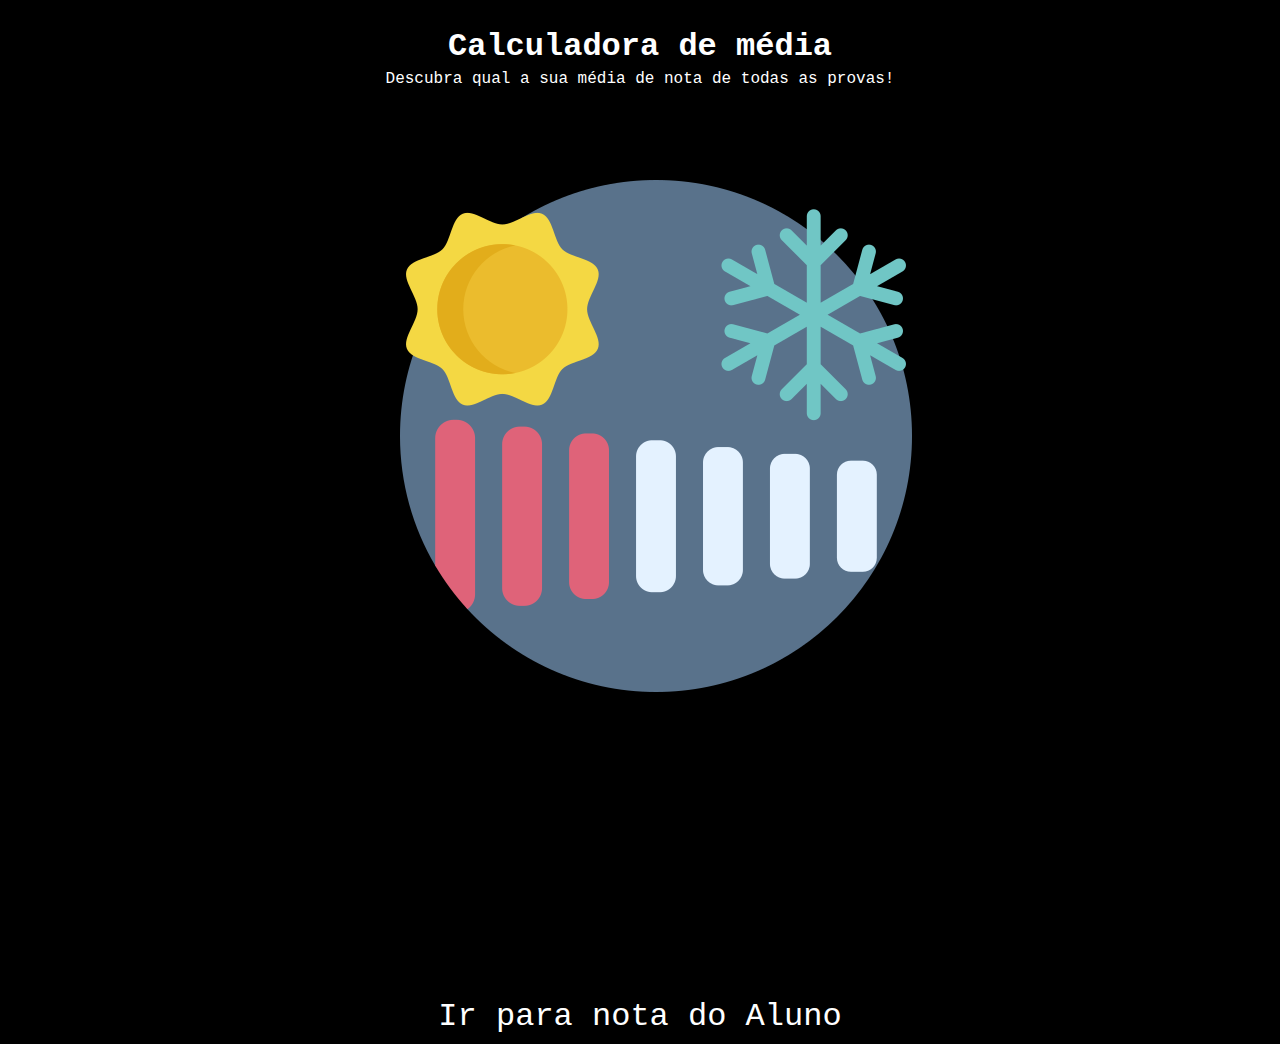
==== temperatura.html @ 72e5577e "termino" ====
<!DOCTYPE html>
<html lang="en">
    <head>
        <meta charset="UTF-8">
        <link rel="stylesheet" href="master.css">
        <title>Conversor de Temperatura</title>
    </head>
    <body>
        <div class="container">
            <h1 class="page-title">
            Calculadora de média</h1>
            <p class="page-subtitle">
            Descubra qual a sua média de nota de todas as provas!
            </p>
            <img src="https://www.alura.com.br/assets/img/imersoes/dev-2021/logo-imersao-conversor-de-moedas.svg" class="page-logo" alt="">
          </div>
          <img src="mode.png" alt="" srcset="" class="nota">
          <a href="https://alura.com.br/" target="_blank">
          <img src="https://www.alura.com.br/assets/img/home/alura-logo.svg" alt="" class="alura-logo">
          </a>
          <a href="index.html" class="troca">Ir para nota do Aluno</a>
          <script src="temp.js"></script>
    </body>
</html>
---- master.css ----
body {
    font-family: 'Roboto Mono',monospace;
    min-height: 400px;
    background-color: #000000;
  }
  
  .container {
    text-align: center;
    padding: 20px;
    height: 100vh;
  }
  
  .page-title {
    color:#ffffff;
    margin: 0 0 5px;
  }
  
  .page-subtitle {
    color:#ffffff;
    margin-top: 5px;
  }
  
  .page-logo {
    width: 200px;
  }
  
  .alura-logo {
    width: 40px;
    position: absolute;
    top: 10px;
    right: 10px;
  }

  .nota{
    display: flex;
    justify-content: center;
    position: absolute;
    top: 180px;
    left: 400px;
  }

  .troca{
    text-decoration: none;
    color: white;
    padding-top: 50px;
    font-size: 32px;
    display: flex;
    justify-content: center;
  }
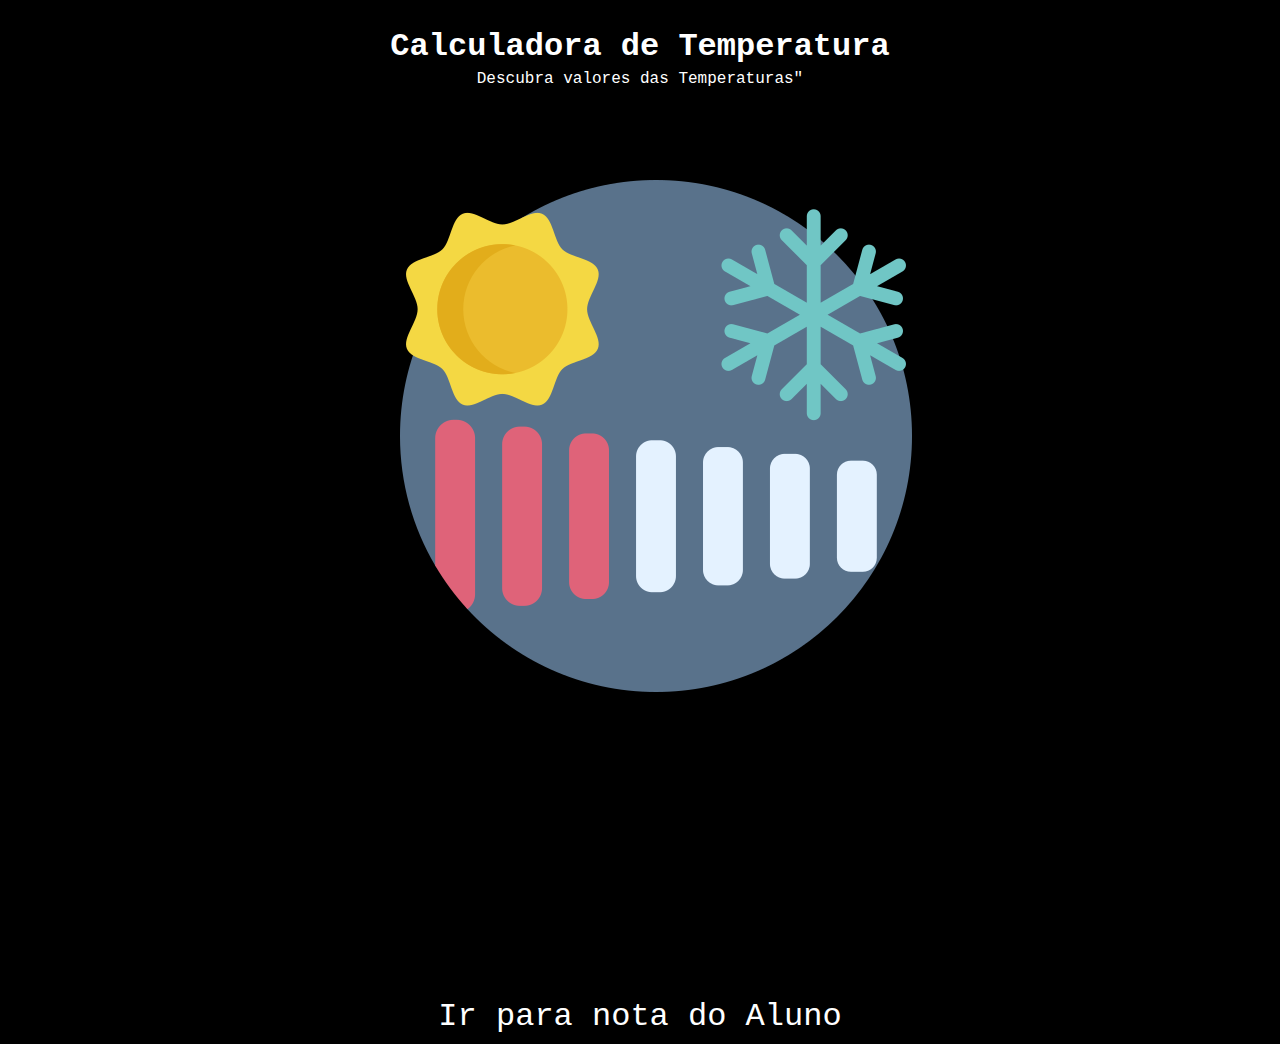
==== commit 7a51dade: "correcao" ====
--- a/temperatura.html
+++ b/temperatura.html
@@ -8,9 +8,9 @@
     <body>
         <div class="container">
             <h1 class="page-title">
-            Calculadora de média</h1>
+            Calculadora de Temperatura</h1>
             <p class="page-subtitle">
-            Descubra qual a sua média de nota de todas as provas!
+            Descubra valores das Temperaturas"
             </p>
             <img src="https://www.alura.com.br/assets/img/imersoes/dev-2021/logo-imersao-conversor-de-moedas.svg" class="page-logo" alt="">
           </div>
